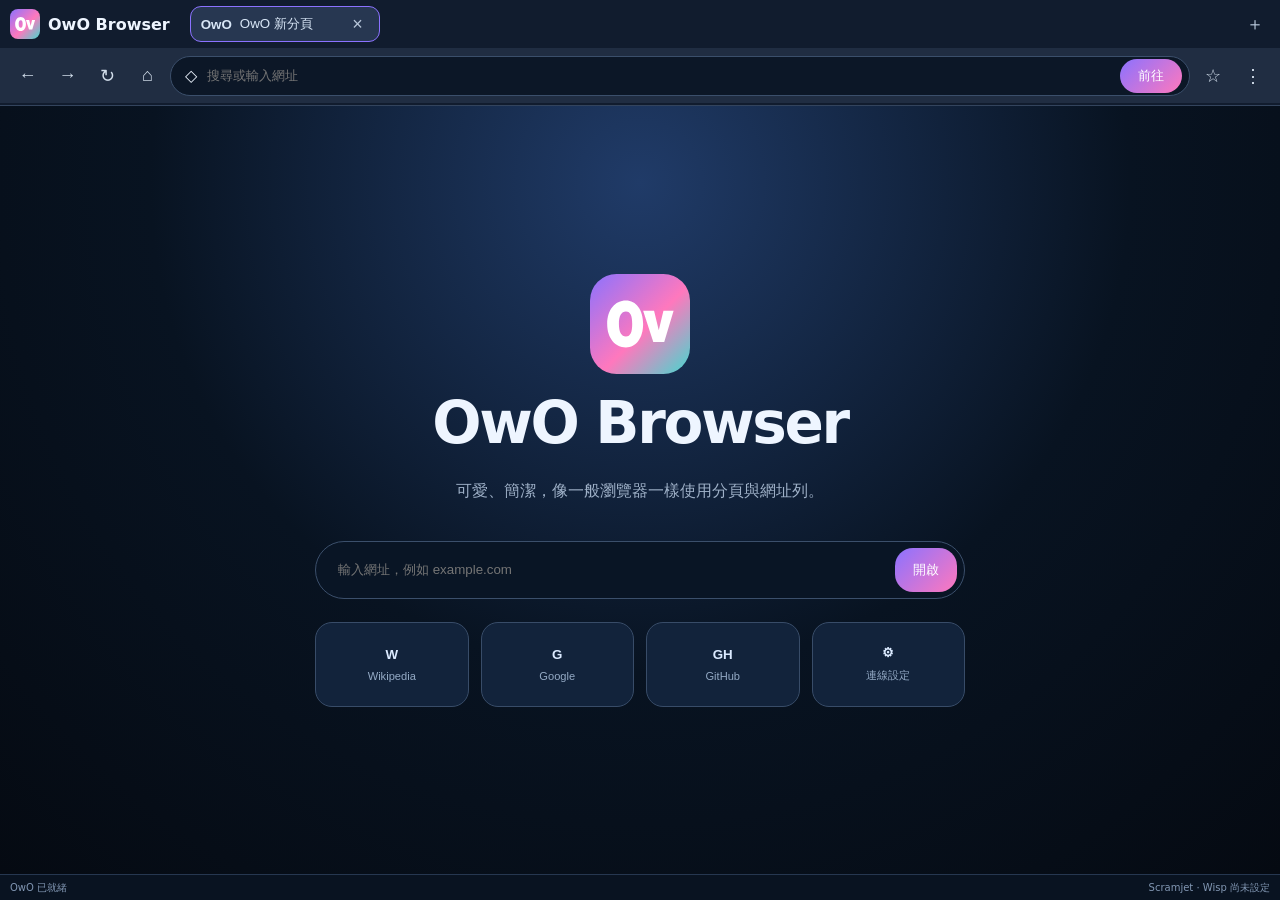
==== index.html @ 7db69234 "Add files via upload" ====
<!doctype html><html lang="zh-Hant-TW"><head><meta charset="utf-8"><meta name="viewport" content="width=device-width,initial-scale=1"><meta name="theme-color" content="#111827"><title>OwO Browser</title><link rel="icon" href="./assets/owo.svg" type="image/svg+xml"><link rel="stylesheet" href="./assets/browser.css"></head><body><div class="browser"><header><div class="tabs"><div class="brand"><img src="./assets/owo.svg" alt="OwO"><b>OwO Browser</b></div><div id="tabList"></div><button id="addTab">＋</button></div><div class="toolbar"><button id="back">←</button><button id="forward">→</button><button id="reload">↻</button><button id="home">⌂</button><form id="addressForm"><span>◇</span><input id="address" placeholder="搜尋或輸入網址" autocomplete="off"><button>前往</button></form><button id="star">☆</button><button id="settings">⋮</button></div><div id="progress"><i></i></div></header><main><section id="start"><img class="hero-logo" src="./assets/owo.svg" alt="OwO Logo"><h1>OwO Browser</h1><p>可愛、簡潔，像一般瀏覽器一樣使用分頁與網址列。</p><form id="startForm"><input id="startInput" placeholder="輸入網址，例如 example.com"><button>開啟</button></form><div class="shortcuts"><button data-url="https://www.wikipedia.org/"><b>W</b><small>Wikipedia</small></button><button data-url="https://www.google.com/"><b>G</b><small>Google</small></button><button data-url="https://github.com/"><b>GH</b><small>GitHub</small></button><button id="startSettings"><b>⚙</b><small>連線設定</small></button></div></section><section id="content" hidden><iframe id="frame" title="OwO Browser 內容"></iframe></section><section id="notice" hidden><div><img src="./assets/owo.svg" alt="OwO"><h2>OwO 引擎執行提示</h2><p id="noticeText"></p><button id="noticeHome">回到 OwO 首頁</button></div></section></main><footer><span id="status">OwO 已就緒</span><span id="connection">Scramjet · Wisp 尚未設定</span></footer></div><dialog id="settingsDialog"><form id="settingsForm" method="dialog"><header><div><small>OwO SETTINGS</small><h2>OwO 瀏覽器設定</h2></div><button value="cancel">×</button></header><fieldset><legend>處理引擎</legend><label><input type="radio" name="engine" value="scramjet"> Scramjet</label><label><input type="radio" name="engine" value="ultraviolet"> Ultraviolet</label></fieldset><label class="field">Wisp WebSocket 位址<input id="wisp" placeholder="wss://wisp.example.com/wisp/"></label><label class="check">啟動前連線檢測 <input id="preflight" type="checkbox"></label><div class="test"><i id="lamp"></i><span><b id="testTitle">尚未檢測</b><small id="testDetail">可先測試 OwO Wisp 連線。</small></span></div><footer><button id="testButton" type="button">測試連線</button><button value="save">儲存設定</button></footer></form></dialog><script src="./config.js"></script><script type="module" src="./js/browser.js"></script></body></html>
---- assets/browser.css ----
*{box-sizing:border-box}[hidden]{display:none!important}:root{color-scheme:dark;font-family:"Microsoft JhengHei",system-ui,sans-serif;--line:#33445d;--accent:#8b72ff;--pink:#ff78bd;--cyan:#43d9cf}html,body{height:100%;margin:0;overflow:hidden;background:#07101c;color:#eef5ff}.browser{height:100%;display:grid;grid-template-rows:auto 1fr 26px}header{background:#111c2e;border-bottom:1px solid var(--line)}.tabs{height:48px;display:flex;align-items:center;gap:8px;padding:6px 10px}.brand{display:flex;align-items:center;gap:8px;padding-right:12px}.brand img{width:30px;height:30px}.brand b{white-space:nowrap}#tabList{display:flex;gap:5px;flex:1;overflow:auto}.tab{width:190px;height:36px;border:1px solid #384b65;border-radius:11px;background:#18263b;color:#d9e7f7;display:flex;align-items:center;gap:8px;padding:0 10px}.tab.active{background:#273751;border-color:#8b72ff}.tab span{flex:1;overflow:hidden;text-overflow:ellipsis;white-space:nowrap;text-align:left}.tab button,#addTab{border:0;background:transparent;color:#b8c7da;font-size:18px}.toolbar{height:55px;display:flex;align-items:center;gap:5px;padding:7px 10px;background:#202d42}.toolbar>button{width:35px;height:35px;border:0;border-radius:50%;background:transparent;color:#d2deeb;font-size:18px}.toolbar>button:hover{background:#374a64}#addressForm{height:40px;flex:1;display:flex;align-items:center;gap:8px;border:1px solid #3b4f6b;border-radius:23px;background:#0c1727;padding:0 7px 0 14px}#addressForm input{flex:1;min-width:0;border:0;outline:0;background:transparent;color:white}#addressForm button,#startForm button,dialog footer button,#notice button{border:0;border-radius:18px;background:linear-gradient(135deg,var(--accent),var(--pink));color:white;padding:8px 18px}#progress{height:2px;overflow:hidden}#progress i{display:block;height:100%;background:linear-gradient(90deg,var(--pink),var(--cyan));width:0}#progress.loading i{animation:load 1.2s infinite}@keyframes load{0%{width:0}60%{width:75%}100%{width:100%}}main{position:relative;min-height:0;background:radial-gradient(circle at 50% 10%,#203b68,#081321 52%,#050a12)}#start,#content,#notice{position:absolute;inset:0}#start{display:grid;place-content:center;text-align:center;padding:25px}#start h1{font-size:58px;margin:15px 0 8px;letter-spacing:-.04em}.hero-logo{width:100px;height:100px;margin:auto}#start p{color:#9eb0c7}#startForm{width:min(650px,90vw);height:58px;margin:23px auto;display:flex;border:1px solid #3b4f6b;border-radius:30px;background:#091525;padding:6px 7px 6px 20px}#startForm input{flex:1;border:0;outline:0;background:transparent;color:white}.shortcuts{display:grid;grid-template-columns:repeat(4,1fr);gap:12px}.shortcuts button{height:85px;border:1px solid #384c68;border-radius:17px;background:#12233b;color:#dbeaff}.shortcuts b,.shortcuts small{display:block}.shortcuts small{margin-top:8px;color:#94aac5}#content iframe{width:100%;height:100%;border:0;background:white}#notice{display:grid;place-items:center;text-align:center;padding:25px}#notice>div{max-width:680px}#notice img{width:72px}#notice p{color:#9eb0c7;line-height:1.7}.browser>footer{display:flex;justify-content:space-between;align-items:center;padding:0 10px;background:#091321;border-top:1px solid #263750;color:#8297b3;font-size:10px}dialog{border:0;padding:0;background:transparent;color:white;width:min(560px,calc(100% - 28px))}dialog::backdrop{background:#020711cc;backdrop-filter:blur(8px)}dialog form{padding:24px;border:1px solid #384c66;border-radius:20px;background:#111f34}dialog header{display:flex;justify-content:space-between}dialog header h2{margin:4px 0 18px}dialog header small{color:#ac8cff}dialog header button{width:36px;height:36px;border:0;border-radius:10px;background:#22334b;color:white}fieldset{border:0;padding:0;display:flex;gap:10px}fieldset label{flex:1;padding:14px;border:1px solid #344961;border-radius:12px}.field{display:block;margin-top:15px}.field input{display:block;width:100%;height:46px;margin-top:8px;border:1px solid #354a64;border-radius:11px;background:#091526;color:white;padding:0 12px}.check{display:flex;justify-content:space-between;padding:17px 0}.test{display:flex;gap:10px;align-items:center;padding:13px;background:#0a1728;border-radius:12px}.test i{width:13px;height:13px;border-radius:50%;background:#667992}.test i.ok{background:#48e0a7}.test i.bad{background:#ff7287}.test span b,.test span small{display:block}.test span small{color:#8fa4bf;margin-top:3px}dialog footer{display:flex;justify-content:flex-end;gap:8px;margin-top:18px}@media(max-width:700px){.brand b{display:none}.toolbar button:nth-child(2),.toolbar button:nth-child(4){display:none}.shortcuts{grid-template-columns:repeat(2,1fr)}#start h1{font-size:40px}.hero-logo{width:76px;height:76px}.browser{grid-template-rows:auto 1fr}.browser>footer{display:none}}
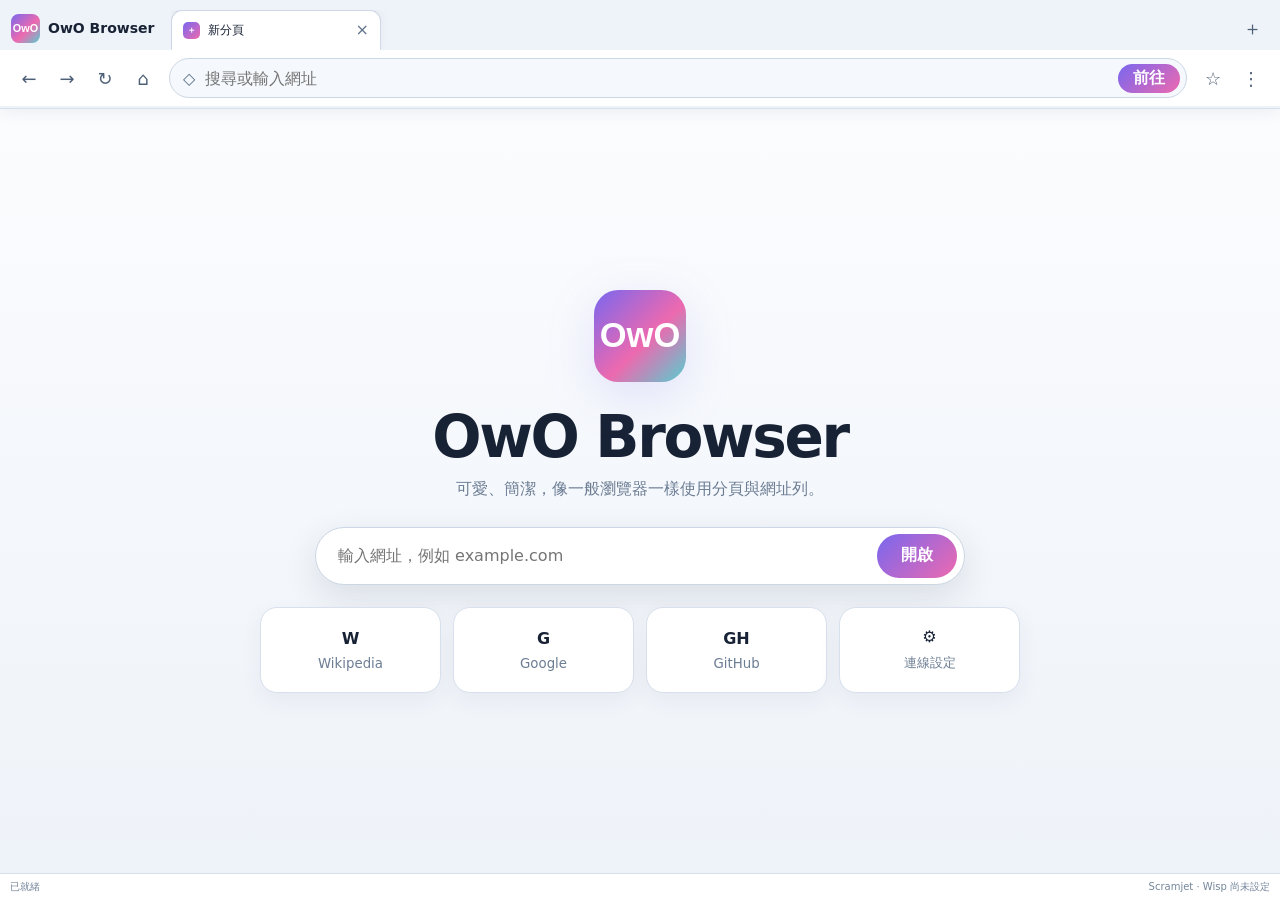
==== commit febe92b5: "Add files via upload" ====
--- a/index.html
+++ b/index.html
@@ -1 +1,84 @@
-<!doctype html><html lang="zh-Hant-TW"><head><meta charset="utf-8"><meta name="viewport" content="width=device-width,initial-scale=1"><meta name="theme-color" content="#111827"><title>OwO Browser</title><link rel="icon" href="./assets/owo.svg" type="image/svg+xml"><link rel="stylesheet" href="./assets/browser.css"></head><body><div class="browser"><header><div class="tabs"><div class="brand"><img src="./assets/owo.svg" alt="OwO"><b>OwO Browser</b></div><div id="tabList"></div><button id="addTab">＋</button></div><div class="toolbar"><button id="back">←</button><button id="forward">→</button><button id="reload">↻</button><button id="home">⌂</button><form id="addressForm"><span>◇</span><input id="address" placeholder="搜尋或輸入網址" autocomplete="off"><button>前往</button></form><button id="star">☆</button><button id="settings">⋮</button></div><div id="progress"><i></i></div></header><main><section id="start"><img class="hero-logo" src="./assets/owo.svg" alt="OwO Logo"><h1>OwO Browser</h1><p>可愛、簡潔，像一般瀏覽器一樣使用分頁與網址列。</p><form id="startForm"><input id="startInput" placeholder="輸入網址，例如 example.com"><button>開啟</button></form><div class="shortcuts"><button data-url="https://www.wikipedia.org/"><b>W</b><small>Wikipedia</small></button><button data-url="https://www.google.com/"><b>G</b><small>Google</small></button><button data-url="https://github.com/"><b>GH</b><small>GitHub</small></button><button id="startSettings"><b>⚙</b><small>連線設定</small></button></div></section><section id="content" hidden><iframe id="frame" title="OwO Browser 內容"></iframe></section><section id="notice" hidden><div><img src="./assets/owo.svg" alt="OwO"><h2>OwO 引擎執行提示</h2><p id="noticeText"></p><button id="noticeHome">回到 OwO 首頁</button></div></section></main><footer><span id="status">OwO 已就緒</span><span id="connection">Scramjet · Wisp 尚未設定</span></footer></div><dialog id="settingsDialog"><form id="settingsForm" method="dialog"><header><div><small>OwO SETTINGS</small><h2>OwO 瀏覽器設定</h2></div><button value="cancel">×</button></header><fieldset><legend>處理引擎</legend><label><input type="radio" name="engine" value="scramjet"> Scramjet</label><label><input type="radio" name="engine" value="ultraviolet"> Ultraviolet</label></fieldset><label class="field">Wisp WebSocket 位址<input id="wisp" placeholder="wss://wisp.example.com/wisp/"></label><label class="check">啟動前連線檢測 <input id="preflight" type="checkbox"></label><div class="test"><i id="lamp"></i><span><b id="testTitle">尚未檢測</b><small id="testDetail">可先測試 OwO Wisp 連線。</small></span></div><footer><button id="testButton" type="button">測試連線</button><button value="save">儲存設定</button></footer></form></dialog><script src="./config.js"></script><script type="module" src="./js/browser.js"></script></body></html>+<!doctype html>
+<html lang="zh-Hant-TW">
+<head>
+  <meta charset="utf-8">
+  <meta name="viewport" content="width=device-width,initial-scale=1">
+  <meta name="theme-color" content="#f4f7fb">
+  <title>OwO Browser</title>
+  <link rel="icon" href="./Assets/owo.svg" type="image/svg+xml">
+  <link rel="stylesheet" href="./Assets/browser.css">
+</head>
+<body>
+<div class="browser">
+  <header class="chrome">
+    <div class="tabbar">
+      <a class="brand" href="./" aria-label="OwO Browser 首頁"><img src="./Assets/owo.svg" alt=""><strong>OwO Browser</strong></a>
+      <div id="tabList" class="tab-list" role="tablist" aria-label="分頁"></div>
+      <button id="addTab" class="icon-button add-tab" type="button" title="新增分頁" aria-label="新增分頁">＋</button>
+    </div>
+    <div class="toolbar">
+      <div class="nav-buttons">
+        <button id="back" class="icon-button" type="button" title="上一頁">←</button>
+        <button id="forward" class="icon-button" type="button" title="下一頁">→</button>
+        <button id="reload" class="icon-button" type="button" title="重新整理">↻</button>
+        <button id="home" class="icon-button" type="button" title="首頁">⌂</button>
+      </div>
+      <form id="addressForm" class="address-form" novalidate>
+        <span class="site-icon">◇</span>
+        <input id="address" type="text" inputmode="url" autocomplete="off" spellcheck="false" placeholder="搜尋或輸入網址">
+        <button class="go-button" type="submit">前往</button>
+      </form>
+      <div class="tool-buttons">
+        <button id="star" class="icon-button" type="button" title="書籤">☆</button>
+        <button id="settings" class="icon-button" type="button" title="設定">⋮</button>
+      </div>
+    </div>
+    <div id="progress" class="progress"><i></i></div>
+  </header>
+
+  <main class="workspace">
+    <section id="start" class="start-page">
+      <div class="start-card">
+        <img class="hero-logo" src="./Assets/owo.svg" alt="OwO Logo">
+        <h1>OwO Browser</h1>
+        <p>可愛、簡潔，像一般瀏覽器一樣使用分頁與網址列。</p>
+        <form id="startForm" class="start-form" novalidate>
+          <input id="startInput" type="text" inputmode="url" autocomplete="off" placeholder="輸入網址，例如 example.com">
+          <button type="submit">開啟</button>
+        </form>
+        <div class="shortcuts">
+          <button type="button" data-url="https://www.wikipedia.org/"><b>W</b><small>Wikipedia</small></button>
+          <button type="button" data-url="https://www.google.com/"><b>G</b><small>Google</small></button>
+          <button type="button" data-url="https://github.com/"><b>GH</b><small>GitHub</small></button>
+          <button id="startSettings" type="button"><b>⚙</b><small>連線設定</small></button>
+        </div>
+      </div>
+    </section>
+    <section id="content" class="content-page" hidden><iframe id="frame" title="OwO Browser 內容" referrerpolicy="no-referrer" allow="fullscreen;clipboard-read;clipboard-write;autoplay;encrypted-media"></iframe></section>
+    <section id="notice" class="notice-page" hidden><div class="notice-card"><img src="./Assets/owo.svg" alt=""><h2>引擎執行提示</h2><p id="noticeText"></p><button id="noticeHome" type="button">回到首頁</button></div></section>
+  </main>
+  <footer class="statusbar"><span id="status">已就緒</span><span id="connection">Scramjet · Wisp 尚未設定</span></footer>
+</div>
+
+<dialog id="settingsDialog" class="settings-dialog">
+  <form id="settingsForm" class="settings-card" novalidate>
+    <header class="dialog-header">
+      <div><small>SETTINGS</small><h2>瀏覽器設定</h2></div>
+      <button id="closeSettings" class="dialog-close" type="button" aria-label="關閉設定">×</button>
+    </header>
+    <fieldset>
+      <legend>處理引擎</legend>
+      <div class="engine-options">
+        <label><input type="radio" name="engine" value="scramjet"><span><b>Scramjet</b><small>攔截與重寫引擎</small></span></label>
+        <label><input type="radio" name="engine" value="ultraviolet"><span><b>Ultraviolet</b><small>Service Worker 重寫引擎</small></span></label>
+      </div>
+    </fieldset>
+    <label class="field"><span>Wisp WebSocket 位址</span><input id="wisp" type="text" inputmode="url" placeholder="wss://wisp.example.com/wisp/"></label>
+    <label class="check-row"><span><b>啟動前連線檢測</b><small>開啟網址前先測試 WebSocket 握手</small></span><input id="preflight" type="checkbox"></label>
+    <div class="test-result"><i id="lamp"></i><span><b id="testTitle">尚未檢測</b><small id="testDetail">可先測試 Wisp 連線。</small></span></div>
+    <footer class="dialog-actions"><button id="testButton" type="button" class="secondary">測試連線</button><button id="saveSettings" type="submit" class="primary">儲存設定</button></footer>
+  </form>
+</dialog>
+<script src="./config.js"></script>
+<script type="module" src="./JS/browser.js"></script>
+</body></html>
--- a/Assets/browser.css
+++ b/Assets/browser.css
@@ -0,0 +1 @@
+*{box-sizing:border-box}[hidden]{display:none!important}:root{color-scheme:light;font-family:"Microsoft JhengHei",Inter,system-ui,sans-serif;--bg:#f4f7fb;--surface:#fff;--surface2:#f7f9fd;--line:#d8e0ec;--text:#182235;--muted:#6c7d94;--accent:#7967ef;--accent2:#ed69af;--shadow:0 12px 34px rgba(37,50,74,.12)}html,body{height:100%;margin:0;overflow:hidden;background:var(--bg);color:var(--text)}button,input{font:inherit}.browser{height:100%;display:grid;grid-template-rows:auto 1fr 27px}.chrome{position:relative;z-index:4;background:#eef3f9;border-bottom:1px solid var(--line);box-shadow:0 3px 14px rgba(43,58,83,.08)}.tabbar{height:50px;display:flex;align-items:flex-end;gap:7px;padding:7px 11px 0}.brand{height:38px;display:flex;align-items:center;gap:8px;padding:0 10px 6px 0;color:var(--text);text-decoration:none;white-space:nowrap}.brand img{width:29px;height:29px}.brand strong{font-size:14px}.tab-list{display:flex;align-items:flex-end;gap:5px;flex:1;min-width:0;overflow-x:auto;scrollbar-width:none}.tab{width:210px;max-width:36vw;height:36px;display:flex;align-items:center;gap:8px;padding:0 8px 0 11px;border:1px solid var(--line);border-bottom-color:#cbd5e3;border-radius:11px 11px 0 0;background:#e3eaf3;color:#52647c;cursor:pointer}.tab.active{height:40px;background:#fff;color:var(--text);border-color:#cfd8e6;border-bottom-color:#fff;box-shadow:0 -3px 10px rgba(48,62,86,.05)}.tab-favicon{width:17px;height:17px;display:grid;place-items:center;border-radius:5px;background:linear-gradient(135deg,var(--accent),var(--accent2));color:#fff;font-size:9px;font-weight:800;flex:0 0 auto}.tab-title{flex:1;overflow:hidden;text-overflow:ellipsis;white-space:nowrap;text-align:left;font-size:12px}.tab-close{width:23px;height:23px;border:0;border-radius:6px;background:transparent;color:#60738b;cursor:pointer;font-size:16px;line-height:1}.tab-close:hover{background:#d6deea;color:#1e2a3b}.icon-button{border:0;background:transparent;color:#4e6077;cursor:pointer}.add-tab{width:34px;height:34px;margin:0 0 4px;border-radius:9px;font-size:19px}.icon-button:hover{background:#dde5f0}.toolbar{height:56px;display:grid;grid-template-columns:auto minmax(180px,1fr) auto;gap:8px;align-items:center;padding:0 11px;background:#fff}.nav-buttons,.tool-buttons{display:flex;gap:2px}.nav-buttons .icon-button,.tool-buttons .icon-button{width:36px;height:36px;border-radius:50%;font-size:18px}.address-form{height:40px;display:flex;align-items:center;gap:8px;padding:0 6px 0 13px;border:1px solid #ccd7e5;border-radius:22px;background:#f5f8fc}.address-form:focus-within{background:#fff;border-color:#8a79ee;box-shadow:0 0 0 3px rgba(121,103,239,.13)}.address-form input{flex:1;min-width:0;border:0;outline:0;background:transparent;color:var(--text)}.site-icon{color:#5b6f88}.go-button{height:29px;padding:0 15px;border:0;border-radius:16px;background:linear-gradient(135deg,var(--accent),var(--accent2));color:#fff;cursor:pointer;font-weight:700}.progress{height:2px;overflow:hidden;background:transparent}.progress i{display:block;height:100%;width:0;background:linear-gradient(90deg,var(--accent),var(--accent2))}.progress.loading i{animation:loading 1.2s infinite}@keyframes loading{0%{width:0}60%{width:72%}100%{width:100%}}.workspace{position:relative;min-height:0;background:linear-gradient(180deg,#fbfcfe,#eef3f9)}.start-page,.content-page,.notice-page{position:absolute;inset:0}.start-page{display:grid;place-items:center;padding:30px;overflow:auto}.start-card{width:min(760px,100%);text-align:center}.hero-logo{width:92px;height:92px;filter:drop-shadow(0 14px 24px rgba(121,103,239,.16))}.start-card h1{margin:17px 0 8px;font-size:clamp(38px,5vw,58px);letter-spacing:-.04em}.start-card p{margin:0;color:var(--muted)}.start-form{width:min(650px,90vw);height:58px;display:flex;margin:27px auto 22px;padding:6px 7px 6px 20px;border:1px solid #ccd7e5;border-radius:30px;background:#fff;box-shadow:var(--shadow)}.start-form input{flex:1;min-width:0;border:0;outline:0;background:transparent;color:var(--text)}.start-form button,.notice-card button{border:0;border-radius:24px;padding:0 24px;background:linear-gradient(135deg,var(--accent),var(--accent2));color:#fff;cursor:pointer;font-weight:700}.shortcuts{display:grid;grid-template-columns:repeat(4,1fr);gap:12px}.shortcuts button{height:86px;border:1px solid #d7e0ec;border-radius:17px;background:#fff;color:var(--text);cursor:pointer;box-shadow:0 8px 22px rgba(43,58,83,.06)}.shortcuts button:hover{transform:translateY(-2px);border-color:#a99df3}.shortcuts b,.shortcuts small{display:block}.shortcuts small{margin-top:8px;color:var(--muted)}.content-page iframe{width:100%;height:100%;border:0;background:#fff}.notice-page{display:grid;place-items:center;padding:25px;text-align:center}.notice-card{max-width:660px}.notice-card img{width:70px}.notice-card p{color:var(--muted);line-height:1.7}.notice-card button{height:42px}.statusbar{display:flex;align-items:center;justify-content:space-between;padding:0 10px;border-top:1px solid var(--line);background:#fff;color:#73859b;font-size:10px}.settings-dialog{width:min(590px,calc(100% - 28px));border:0;padding:0;background:transparent;color:var(--text)}.settings-dialog::backdrop{background:rgba(70,82,102,.28);backdrop-filter:blur(5px)}.settings-card{padding:24px;border:1px solid #d4deea;border-radius:20px;background:#fff;box-shadow:0 28px 90px rgba(37,50,74,.25)}.dialog-header{display:flex;align-items:flex-start;justify-content:space-between;padding-bottom:16px;border-bottom:1px solid #e1e7ef}.dialog-header small{color:#7967ef;letter-spacing:.16em;font-weight:800}.dialog-header h2{margin:4px 0 0}.dialog-close{width:37px;height:37px;border:0;border-radius:10px;background:#eef2f7;color:#53667e;font-size:21px;cursor:pointer}.dialog-close:hover{background:#e2e8f1;color:#1e2938}fieldset{border:0;padding:0;margin:18px 0}legend,.field>span{display:block;margin-bottom:9px;color:#4f6178;font-size:13px}.engine-options{display:grid;grid-template-columns:1fr 1fr;gap:10px}.engine-options label{display:flex;align-items:center;gap:10px;padding:14px;border:1px solid #d8e0eb;border-radius:13px;background:#f8fafc}.engine-options label:has(input:checked){border-color:#8979ef;background:#f4f1ff}.engine-options input,.check-row input{accent-color:#7967ef}.engine-options b,.engine-options small,.check-row b,.check-row small,.test-result b,.test-result small{display:block}.engine-options small,.check-row small,.test-result small{margin-top:3px;color:var(--muted)}.field input{width:100%;height:48px;border:1px solid #d3dce8;border-radius:12px;background:#f8fafc;color:var(--text);padding:0 13px;outline:0}.field input:focus{border-color:#8979ef;background:#fff}.check-row{display:flex;align-items:center;justify-content:space-between;padding:17px 0;margin-top:17px;border-top:1px solid #e1e7ef;border-bottom:1px solid #e1e7ef}.check-row input{width:20px;height:20px}.test-result{display:flex;align-items:center;gap:12px;margin-top:16px;padding:14px;border-radius:13px;background:#f5f8fc}.test-result i{width:14px;height:14px;border-radius:50%;background:#94a3b8;box-shadow:0 0 0 5px rgba(148,163,184,.15)}.test-result i.ok{background:#32bd82}.test-result i.bad{background:#eb5e72}.dialog-actions{display:flex;justify-content:flex-end;gap:9px;margin-top:18px}.dialog-actions button{height:42px;padding:0 18px;border:0;border-radius:11px;cursor:pointer}.secondary{background:#edf2f7;color:#33475f}.primary{background:linear-gradient(135deg,var(--accent),var(--accent2));color:#fff}@media(max-width:700px){.brand strong{display:none}.brand{padding-right:2px}.tab{width:145px;max-width:55vw}.toolbar{padding:0 5px;gap:3px}.nav-buttons button:nth-child(2),.nav-buttons button:nth-child(4){display:none}.nav-buttons .icon-button,.tool-buttons .icon-button{width:31px}.go-button{display:none}.shortcuts{grid-template-columns:repeat(2,1fr)}.hero-logo{width:76px;height:76px}.engine-options{grid-template-columns:1fr}.browser{grid-template-rows:auto 1fr}.statusbar{display:none}}
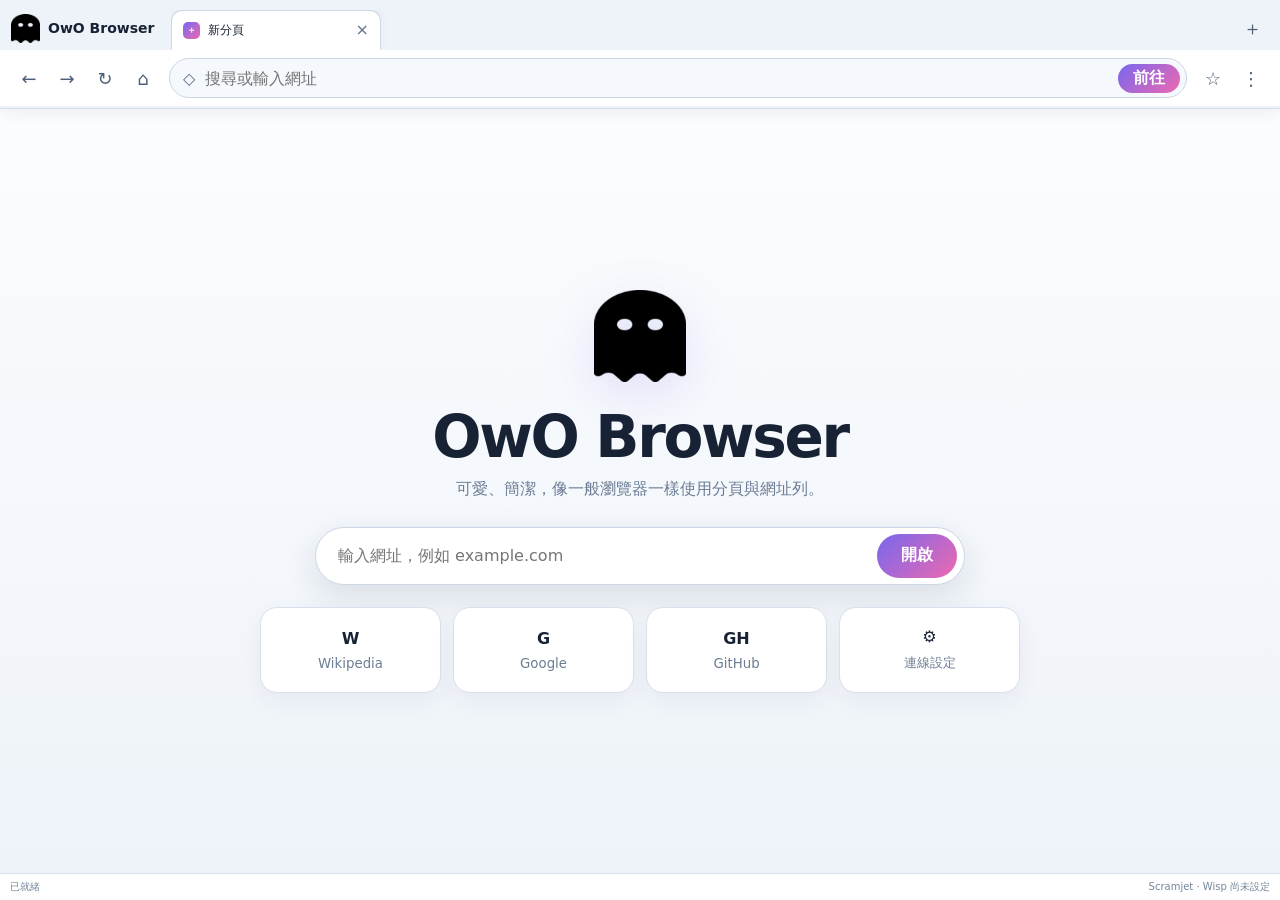
==== commit e34def03: "Update index.html" ====
--- a/index.html
+++ b/index.html
@@ -5,14 +5,14 @@
   <meta name="viewport" content="width=device-width,initial-scale=1">
   <meta name="theme-color" content="#f4f7fb">
   <title>OwO Browser</title>
-  <link rel="icon" href="./Assets/owo.svg" type="image/svg+xml">
+  <link rel="icon" href="./Assets/favico.ico" type="image/x-icon">
   <link rel="stylesheet" href="./Assets/browser.css">
 </head>
 <body>
 <div class="browser">
   <header class="chrome">
     <div class="tabbar">
-      <a class="brand" href="./" aria-label="OwO Browser 首頁"><img src="./Assets/owo.svg" alt=""><strong>OwO Browser</strong></a>
+      <a class="brand" href="./" aria-label="OwO Browser 首頁"><img src="./Assets/favico.ico" alt=""><strong>OwO Browser</strong></a>
       <div id="tabList" class="tab-list" role="tablist" aria-label="分頁"></div>
       <button id="addTab" class="icon-button add-tab" type="button" title="新增分頁" aria-label="新增分頁">＋</button>
     </div>
@@ -39,7 +39,7 @@
   <main class="workspace">
     <section id="start" class="start-page">
       <div class="start-card">
-        <img class="hero-logo" src="./Assets/owo.svg" alt="OwO Logo">
+        <img class="hero-logo" src="./Assets/favico.ico" alt="OwO Logo">
         <h1>OwO Browser</h1>
         <p>可愛、簡潔，像一般瀏覽器一樣使用分頁與網址列。</p>
         <form id="startForm" class="start-form" novalidate>
@@ -55,7 +55,7 @@
       </div>
     </section>
     <section id="content" class="content-page" hidden><iframe id="frame" title="OwO Browser 內容" referrerpolicy="no-referrer" allow="fullscreen;clipboard-read;clipboard-write;autoplay;encrypted-media"></iframe></section>
-    <section id="notice" class="notice-page" hidden><div class="notice-card"><img src="./Assets/owo.svg" alt=""><h2>引擎執行提示</h2><p id="noticeText"></p><button id="noticeHome" type="button">回到首頁</button></div></section>
+    <section id="notice" class="notice-page" hidden><div class="notice-card"><img src="./Assets/favico.ico" alt=""><h2>引擎執行提示</h2><p id="noticeText"></p><button id="noticeHome" type="button">回到首頁</button></div></section>
   </main>
   <footer class="statusbar"><span id="status">已就緒</span><span id="connection">Scramjet · Wisp 尚未設定</span></footer>
 </div>
@@ -81,4 +81,4 @@
 </dialog>
 <script src="./config.js"></script>
 <script type="module" src="./JS/browser.js"></script>
-</body></html>+</body></html>
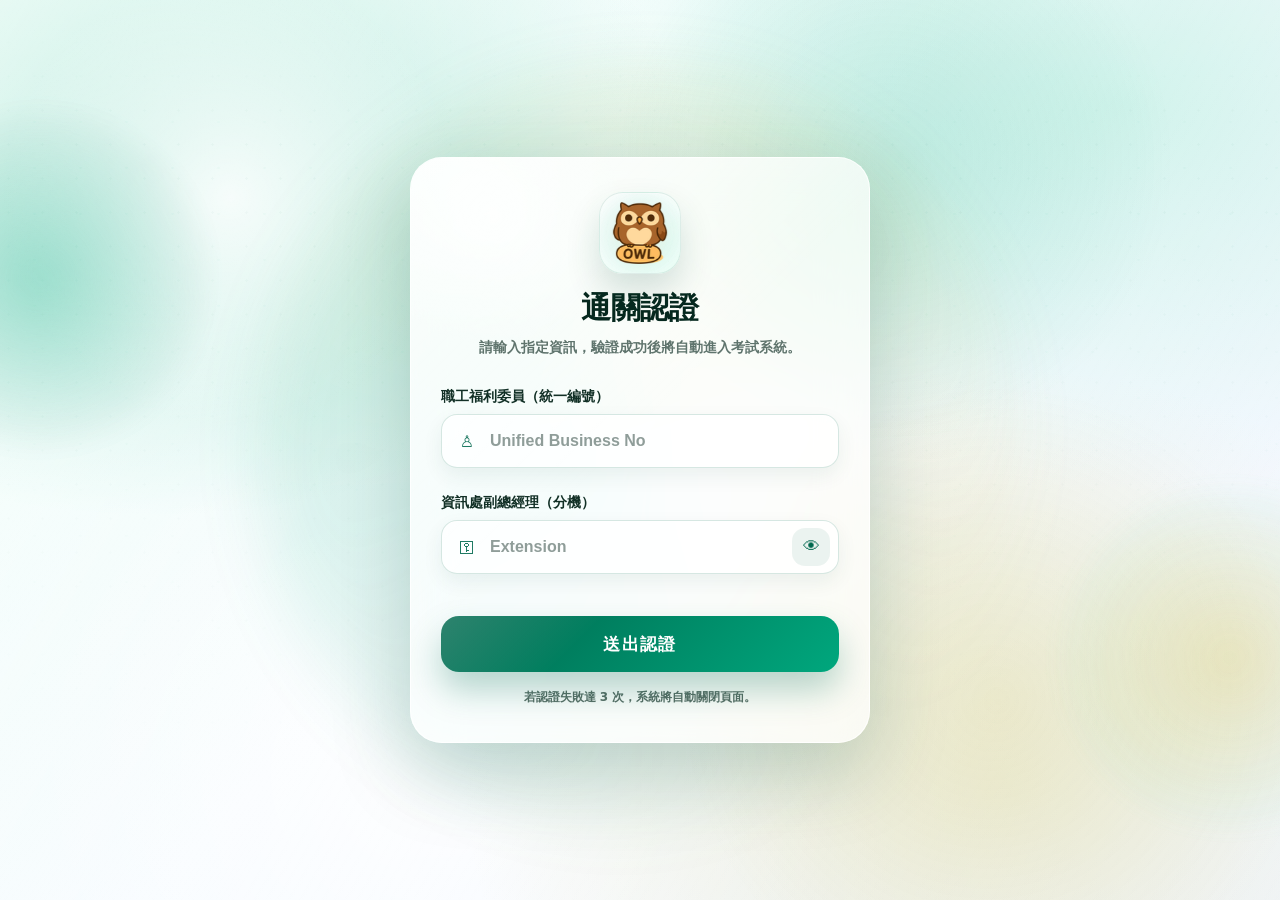
==== commit 65944326: "Add files via upload" ====
--- a/index.html
+++ b/index.html
@@ -1,7 +1,9 @@
-<!doctype html>
+﻿<!doctype html>
 <html lang="zh-Hant-TW">
 <head>
   <meta charset="utf-8">
+  <!-- 登入驗證守門程式 -->
+  <script src="./JavaScript/wOvOw.js"></script>
   <meta name="viewport" content="width=device-width,initial-scale=1">
   <meta name="theme-color" content="#f4f7fb">
   <title>OwO Browser</title>
@@ -79,6 +81,6 @@
     <footer class="dialog-actions"><button id="testButton" type="button" class="secondary">測試連線</button><button id="saveSettings" type="submit" class="primary">儲存設定</button></footer>
   </form>
 </dialog>
-<script src="./config.js"></script>
-<script type="module" src="./JS/browser.js"></script>
+<script src="./JavaScript/config.js"></script>
+<script type="module" src="./JavaScript/browser.js"></script>
 </body></html>
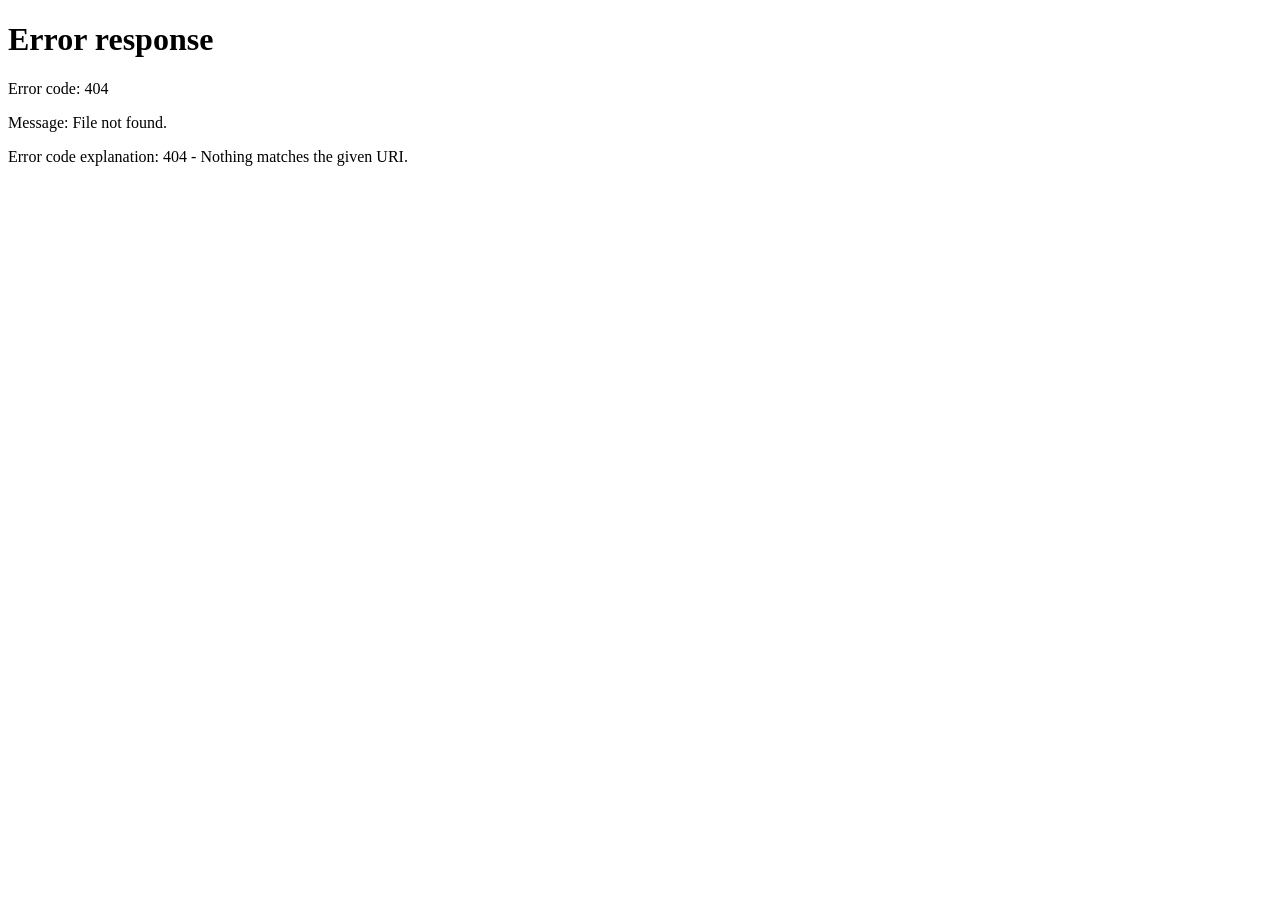
==== commit 1f84f646: "Add files via upload" ====
--- a/index.html
+++ b/index.html
@@ -82,5 +82,6 @@
   </form>
 </dialog>
 <script src="./JavaScript/config.js"></script>
+<script type="module" src="./JavaScript/ScramjetAdapter.js"></script>
 <script type="module" src="./JavaScript/browser.js"></script>
 </body></html>
